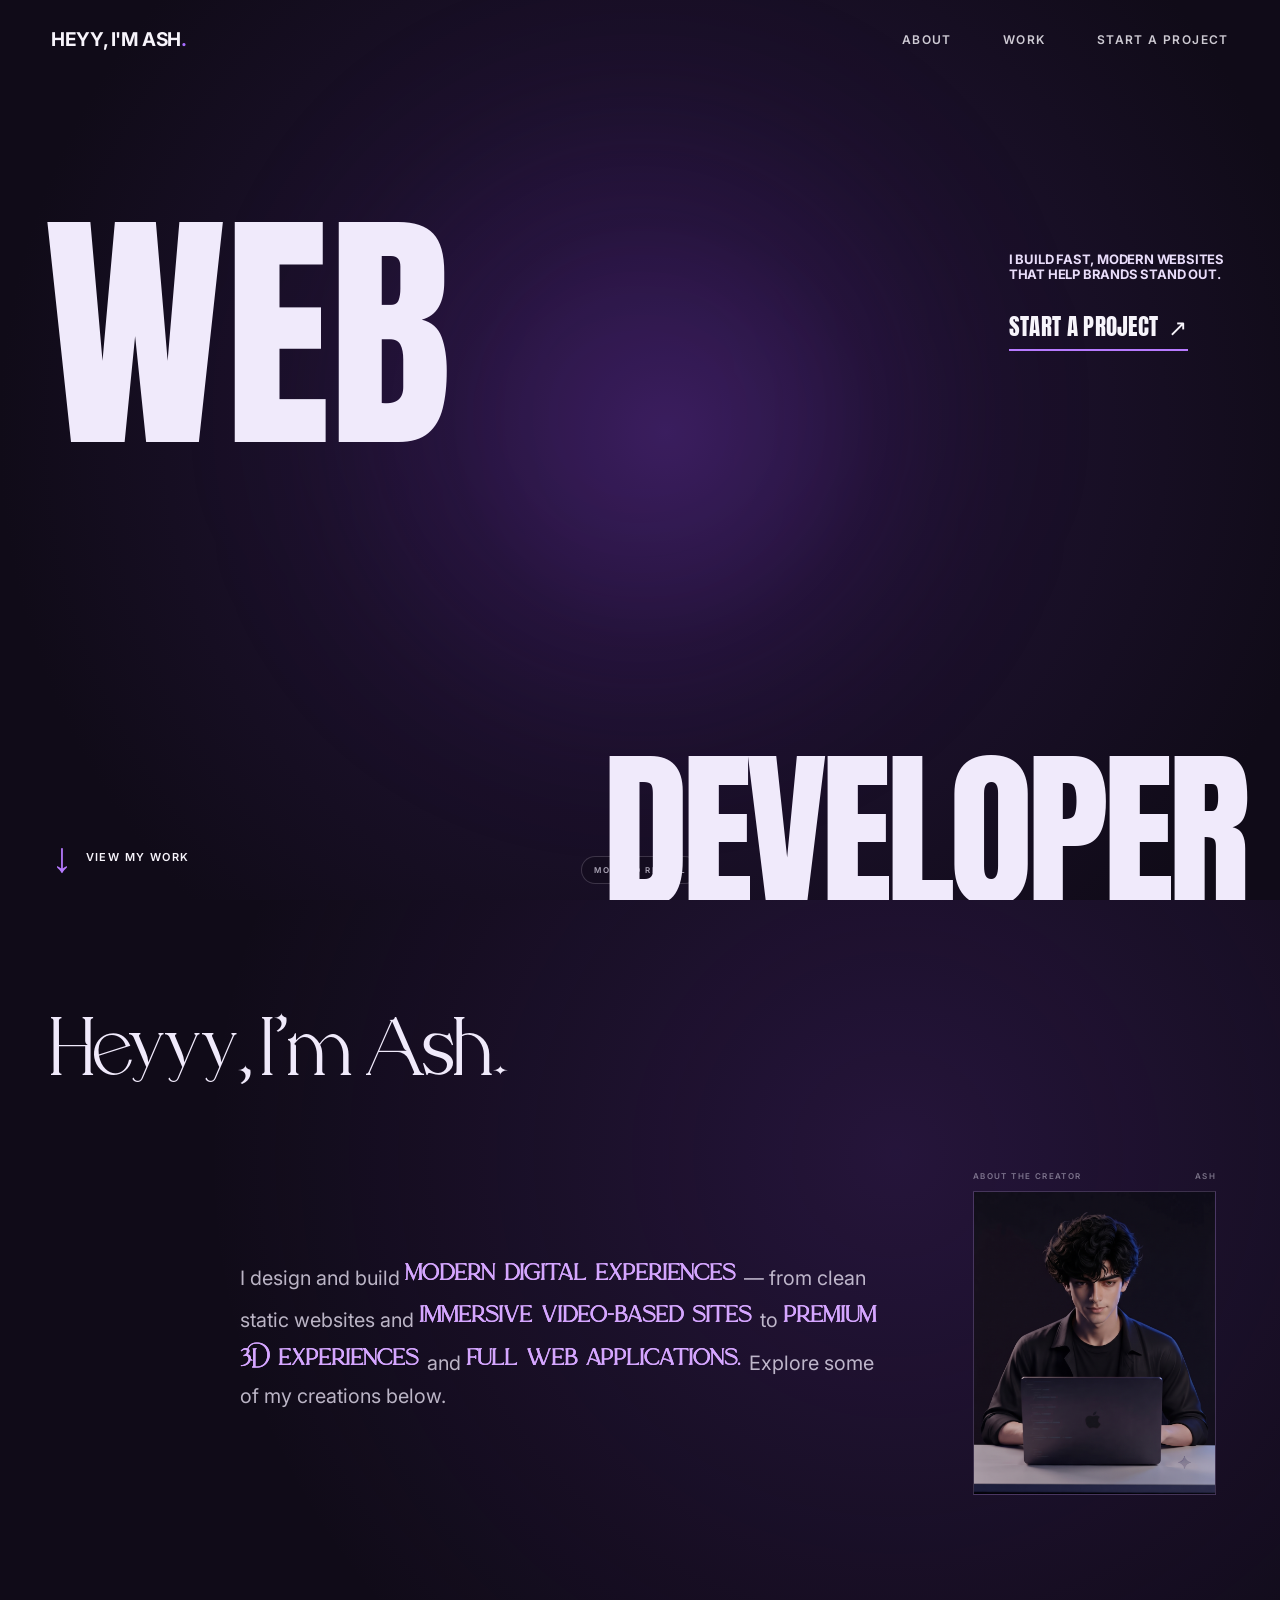
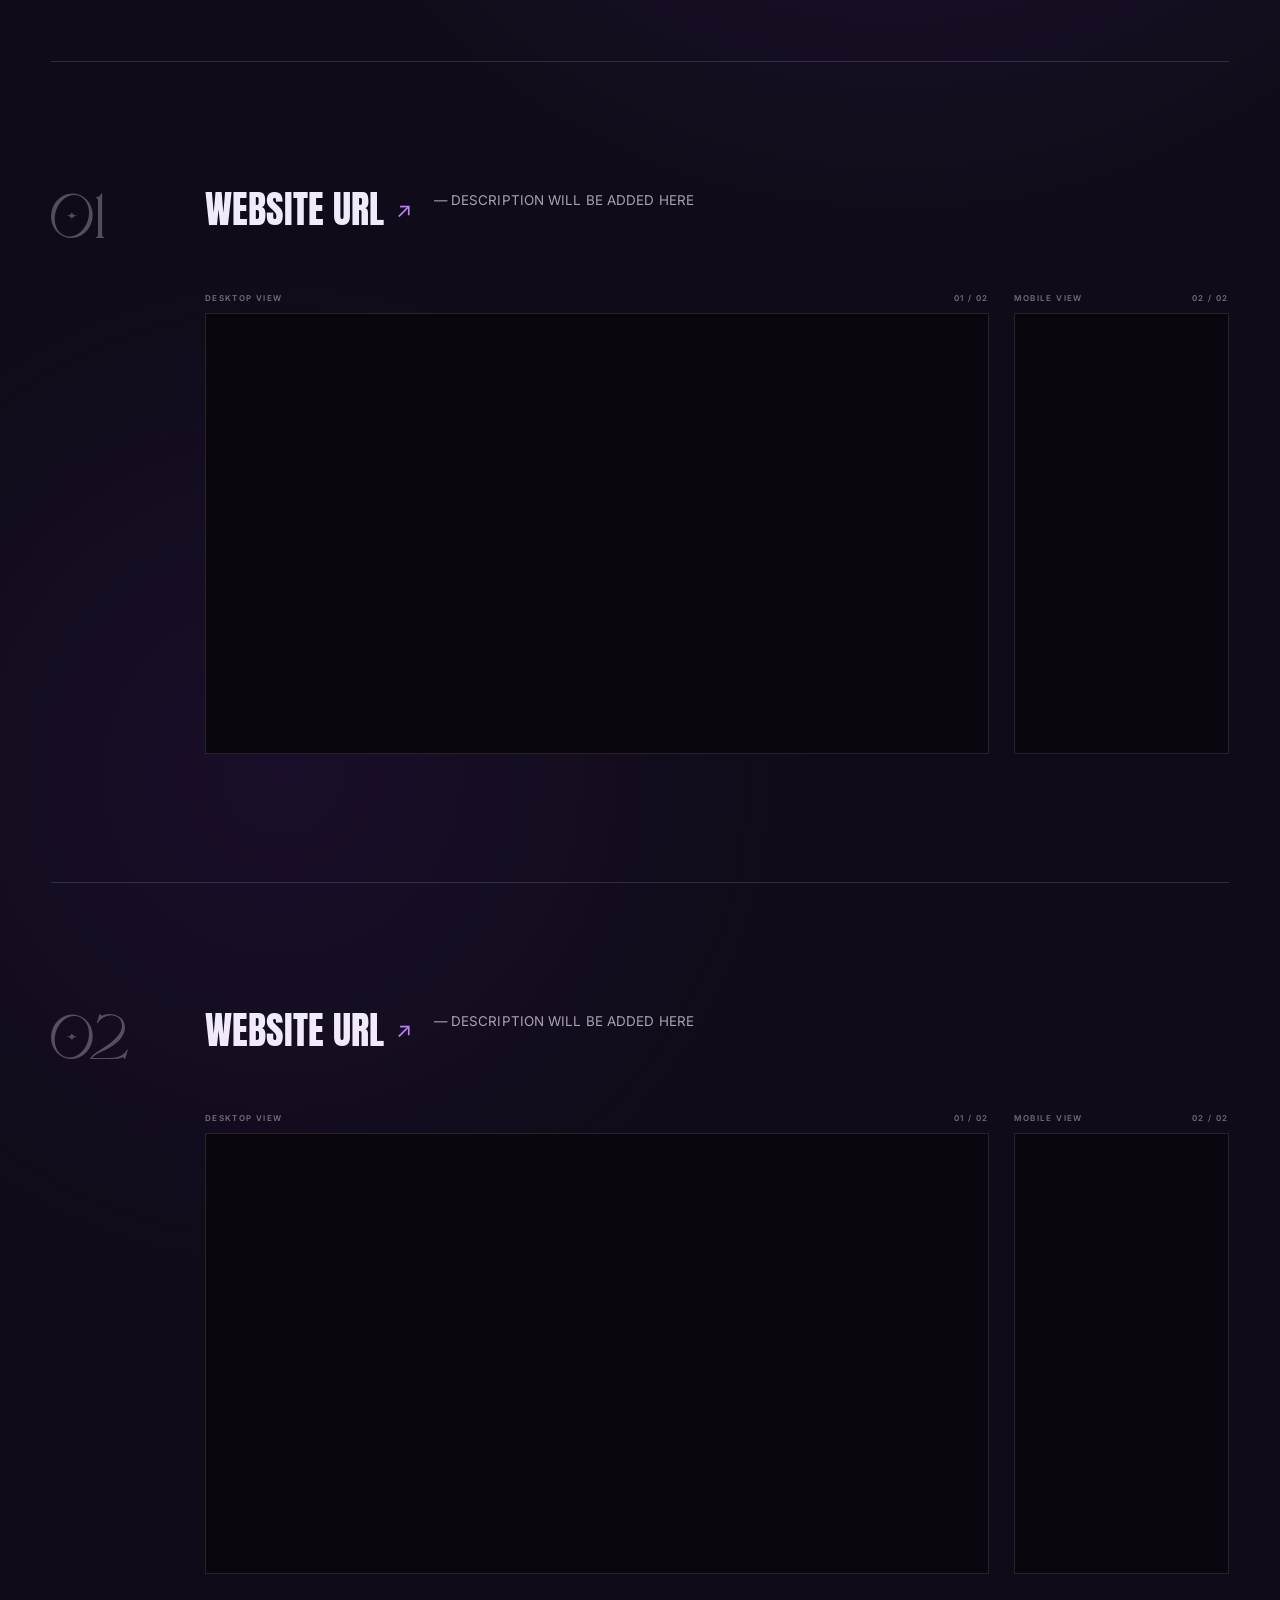
==== portfolio/index.html @ dfbff519 "Add files via upload" ====
<!DOCTYPE html>
<html lang="en">
<head>
    <meta charset="UTF-8">

    <meta
        name="viewport"
        content="width=device-width, initial-scale=1.0"
    >

    <meta
        name="description"
        content="Web Developer Portfolio - Modern websites and digital experiences."
    >

    <title>Web Developer | Portfolio</title>

    <!-- Fonts -->
    <link rel="preconnect" href="https://fonts.googleapis.com">
    <link rel="preconnect" href="https://fonts.gstatic.com" crossorigin>

    <link
        href="https://fonts.googleapis.com/css2?family=Anton&family=Inter:wght@400;500;600;700&display=swap"
        rel="stylesheet"
    >

    <link rel="stylesheet" href="style.css">
    <link rel="stylesheet" href="work.css">
</head>

<body>

   <body>

    <!-- GLOBAL FIXED NAVBAR -->
    <header class="navbar">

        <a href="#home" class="logo">
            HEYY, I'M ASH<span>.</span>
        </a>

        <nav class="desktop-nav" aria-label="Main navigation">
            <a href="#about">ABOUT</a>
            <a href="#work">WORK</a>
            <a href="#contact">START A PROJECT</a>
        </nav>

        <button
            class="menu-button"
            id="menuButton"
            aria-label="Open navigation menu"
            aria-expanded="false"
        >
            <span></span>
            <span></span>
        </button>

    </header>


    <main>

        <section class="hero" id="home">

            <!-- WEB etc starts here -->

            <!-- Giant background typography -->
           <!-- WEB stays behind character -->
<div class="hero-title" aria-hidden="true">
    <div class="web-word">WEB</div>
</div>

<!-- =========================================
     INTERACTIVE MASK CHARACTER
========================================== -->

<div
    class="character-wrapper reveal-character"
    id="revealCharacter"
>

    <div class="character-stack">

        <!-- NORMAL / UNMASKED CHARACTER -->
        <picture class="character-layer character-plain">
            <source
                media="(max-width: 700px)"
                srcset="images/phone-view.png"
            >

            <img
                src="laptop-view.png"
                alt="Ash"
                draggable="false"
            >
        </picture>


        <!-- MASKED CHARACTER -->
        <picture
            class="character-layer character-masked"
            id="maskedCharacter"
            aria-hidden="true"
        >
            <source
                media="(max-width: 700px)"
                srcset="images/phone-mask.png"
            >

            <img
                src="laptop-mask.png"
                alt=""
                draggable="false"
            >
        </picture>

    </div>


    <!-- Small interaction hint -->
    <div class="reveal-hint" id="revealHint">
        <span class="desktop-hint">
            MOVE TO REVEAL
        </span>

        <span class="touch-hint">
            TOUCH TO REVEAL
        </span>
    </div>

</div>
<!-- DEVELOPER stays IN FRONT of character -->
<div class="developer-word" aria-hidden="true">
    DEVELOPER
</div>


            
            <!-- Right description -->
            <div class="hero-description">
                <p>
                    I BUILD FAST, MODERN
                    WEBSITES THAT HELP
                    BRANDS STAND OUT.
                </p>

                <a href="#contact" class="project-link">
                    START A PROJECT
                    <span>↗</span>
                </a>
            </div>


            <!-- Bottom -->
            <div class="hero-bottom">

                <a href="#work" class="work-link">
                    <span class="arrow">↓</span>
                    VIEW MY WORK
                </a>

                
            </div>

        </section>


        <!-- Temporary anchors.
             Actual sections hum baad mein banayenge. -->

        <!-- =========================================
     WORK / MY CREATIONS
========================================== -->

<section class="work-section">

    <!-- INTRO -->
    <div class="work-intro" id="about">

        <h2 class="work-intro-title">
            Heyyy, I'm Ash.
        </h2>

        <div class="work-intro-grid">

            <div class="work-copy">

                <p>
                    I design and build
                    <span class="work-highlight">
                        modern digital experiences
                    </span>
                    — from clean static websites and
                    <span class="work-highlight">
                        immersive video-based sites
                    </span>
                    to
                    <span class="work-highlight">
                        premium 3D experiences
                    </span>
                    and
                    <span class="work-highlight">
                        full web applications.
                    </span>
                    Explore some of my creations below.
                </p>

            </div>


            <!-- YOUR PHOTO -->
            <div class="ash-photo-wrap">

                <div class="photo-topline">
                    <span>ABOUT THE CREATOR</span>
                    <span>ASH</span>
                </div>

                <div class="ash-photo">

                    <img
                        src="ash-profile.png"
                        alt="Ash"
                    >

                </div>

            </div>

        </div>

    </div>


    <!-- =====================================
         PROJECT 01
    ====================================== -->

    <article class="work-project" id="work">

        <div class="project-index">
            01
        </div>


        <div class="project-main">

            <div class="project-title-row">

                <a
                    href="#"
                    target="_blank"
                    rel="noopener noreferrer"
                    class="work-url"
                >
                    WEBSITE URL
                    <span>↗</span>
                </a>


                <p class="work-project-description">
                    — DESCRIPTION WILL BE ADDED HERE
                </p>

            </div>


            <!-- VIDEO ROW -->
            <div class="project-video-row">

                <!-- LAPTOP VIDEO -->
                <div class="project-video laptop-video">

                    <div class="video-meta">
                        <span>DESKTOP VIEW</span>
                        <span>01 / 02</span>
                    </div>

                    <div class="laptop-video-frame">

                        <video
                            autoplay
                            muted
                            loop
                            playsinline
                            preload="metadata"
                        >
                            <source
                                src="videos/project-1-laptop.mp4"
                                type="video/mp4"
                            >
                        </video>

                    </div>

                </div>


                <!-- PHONE VIDEO -->
                <div class="project-video mobile-video">

                    <div class="video-meta">
                        <span>MOBILE VIEW</span>
                        <span>02 / 02</span>
                    </div>

                    <div class="phone-video-frame">

                        <video
                            autoplay
                            muted
                            loop
                            playsinline
                            preload="metadata"
                        >
                            <source
                                src="videos/project-1-phone.mp4"
                                type="video/mp4"
                            >
                        </video>

                    </div>

                </div>

            </div>

        </div>

    </article>



    <!-- =====================================
         PROJECT 02
    ====================================== -->

    <article class="work-project">

        <div class="project-index">
            02
        </div>


        <div class="project-main">

            <div class="project-title-row">

                <a
                    href="#"
                    target="_blank"
                    rel="noopener noreferrer"
                    class="work-url"
                >
                    WEBSITE URL
                    <span>↗</span>
                </a>


                <p class="work-project-description">
                    — DESCRIPTION WILL BE ADDED HERE
                </p>

            </div>


            <!-- VIDEO ROW -->
            <div class="project-video-row">

                <!-- LAPTOP VIDEO -->
                <div class="project-video laptop-video">

                    <div class="video-meta">
                        <span>DESKTOP VIEW</span>
                        <span>01 / 02</span>
                    </div>

                    <div class="laptop-video-frame">

                        <video
                            autoplay
                            muted
                            loop
                            playsinline
                            preload="metadata"
                        >
                            <source
                                src="videos/project-2-laptop.mp4"
                                type="video/mp4"
                            >
                        </video>

                    </div>

                </div>


                <!-- PHONE VIDEO -->
                <div class="project-video mobile-video">

                    <div class="video-meta">
                        <span>MOBILE VIEW</span>
                        <span>02 / 02</span>
                    </div>

                    <div class="phone-video-frame">

                        <video
                            autoplay
                            muted
                            loop
                            playsinline
                            preload="metadata"
                        >
                            <source
                                src="videos/project-2-phone.mp4"
                                type="video/mp4"
                            >
                        </video>

                    </div>

                </div>

            </div>

        </div>

    </article>

</section>
        
        <div id="contact"></div>

    </main>


   <div class="mobile-menu" id="mobileMenu">

    <button
        class="menu-close"
        id="menuClose"
        aria-label="Close navigation menu"
    >
        <span></span>
        <span></span>
    </button>

    <nav>
        <a href="#about">ABOUT</a>
        <a href="#work">WORK</a>
        <a href="#contact">START PROJECT</a>
        <a href="#home">HOME</a>
    </nav>
</div>

    <script src="script.js"></script>
















</body>
</html>
---- portfolio/style.css ----
/* ========================================
   RESET
======================================== */

* {
    margin: 0;
    padding: 0;
    box-sizing: border-box;
}

html {
    scroll-behavior: smooth;
}

body {
    font-family: "Inter", sans-serif;
    background: #100b18;
    color: #f7f4fb;
    overflow-x: hidden;
}

a {
    color: inherit;
    text-decoration: none;
}

button {
    font: inherit;
}


/* ========================================
   HERO
======================================== */

.hero {
    position: relative;

    width: 100%;
    height: 100svh;
    min-height: 650px;

    overflow: hidden;
    isolation: isolate;

    background:
        radial-gradient(
            circle at 52% 48%,
            rgba(111, 53, 180, 0.35) 0%,
            rgba(73, 31, 122, 0.22) 26%,
            rgba(28, 17, 44, 0.7) 53%,
            #100b18 82%
        );
}

.hero::before {
    content: "";

    position: absolute;

    width: 550px;
    height: 550px;

    left: 50%;
    top: 46%;

    transform: translate(-50%, -50%);

    border-radius: 50%;

    background: rgba(116, 55, 190, 0.15);

    filter: blur(90px);

    pointer-events: none;

    z-index: -1;
}


/* ========================================
   NAVBAR
======================================== */

.navbar {
    position: fixed;

    z-index: 1000;

    top: 0;
    left: 0;

    width: 100%;

    display: flex;
    align-items: center;
    justify-content: space-between;

    padding: 28px 4vw;
}
.navbar {
    transition:
        background 0.3s ease,
        backdrop-filter 0.3s ease,
        padding 0.3s ease;
}

.navbar.scrolled {
    background: rgba(16, 11, 24, 0.78);

    backdrop-filter: blur(14px);
    -webkit-backdrop-filter: blur(14px);

    padding-top: 18px;
    padding-bottom: 18px;

    border-bottom: 1px solid rgba(255, 255, 255, 0.06);
}
.logo {
    font-weight: 700;
    font-size: 19px;
    letter-spacing: -0.4px;
}

.logo span {
    color: #a76cff;
}

.desktop-nav {
    display: flex;
    align-items: center;

    gap: clamp(28px, 4vw, 70px);
}

.desktop-nav a {
    position: relative;

    font-size: 12px;
    font-weight: 600;

    letter-spacing: 1.4px;

    opacity: 0.82;

    transition:
        opacity 0.25s ease,
        color 0.25s ease;
}

.desktop-nav a::after {
    content: "";

    position: absolute;

    left: 0;
    bottom: -7px;

    width: 0;
    height: 1px;

    background: #b47cff;

    transition: width 0.25s ease;
}

.desktop-nav a:hover {
    opacity: 1;
    color: #c49aff;
}

.desktop-nav a:hover::after {
    width: 100%;
}


/* ========================================
   MAIN TYPOGRAPHY
======================================== */

.hero-title {
    position: absolute;
    inset: 0;

    z-index: 1;

    font-family: "Anton", sans-serif;
    font-weight: 400;

    line-height: 0.78;
    letter-spacing: -0.035em;

    text-transform: uppercase;

    pointer-events: none;
}

.web-word {
    position: absolute;

    left: 3.4vw;
    top: 26%;

    font-size: clamp(130px, 20vw, 370px);

    color: #f0eafb;
}


/* ========================================
   INTERACTIVE MASK CHARACTER
======================================== */

.character-wrapper {
    position: absolute;

    z-index: 3;

    left: 50%;
    bottom: -2px;

    transform: translateX(-50%);

    height: 84%;

    display: flex;
    align-items: flex-end;
    justify-content: center;

    pointer-events: none;
}


/* Actual two-image stack */

.character-stack {
    position: relative;

    height: 100%;
    width: max-content;

    display: flex;
    align-items: flex-end;

    pointer-events: auto;

    user-select: none;
    -webkit-user-select: none;
}


/* Both layers */

.character-layer {
    display: block;

    height: 100%;
}


.character-layer img {
    display: block;

    width: auto;
    height: 100%;

    object-fit: contain;
    object-position: bottom center;

    user-select: none;
    -webkit-user-drag: none;

    filter:
        drop-shadow(0 20px 35px rgba(0, 0, 0, 0.20))
        drop-shadow(0 0 25px rgba(71, 81, 255, 0.07));
}


/* Plain image determines the stack size */

.character-plain {
    position: relative;

    z-index: 1;
}


/* Masked version sits exactly above */

.character-masked {
    position: absolute;

    z-index: 2;

    inset: 0;

    /*
       Default state:
       completely visible mask.

       JS updates these variables.
    */

    --spot-x: 50%;
    --spot-y: 40%;
    --spot-size: 0px;

    -webkit-mask-image:
        radial-gradient(
            circle var(--spot-size)
            at var(--spot-x) var(--spot-y),

            transparent 0%,
            transparent 52%,

            rgba(0, 0, 0, 0.18) 65%,
            rgba(0, 0, 0, 0.70) 82%,

            #000 100%
        );

    mask-image:
        radial-gradient(
            circle var(--spot-size)
            at var(--spot-x) var(--spot-y),

            transparent 0%,
            transparent 52%,

            rgba(0, 0, 0, 0.18) 65%,
            rgba(0, 0, 0, 0.70) 82%,

            #000 100%
        );

    -webkit-mask-repeat: no-repeat;
    mask-repeat: no-repeat;

    pointer-events: none;
}
.character-masked img {
    position: absolute;
    inset: 0;

    width: 100%;
    height: 100%;

    object-fit: contain;
    object-position: bottom center;
}

/* ========================================
   REVEAL HINT
======================================== */

.reveal-hint {
    position: absolute;

    z-index: 8;

    left: 50%;
    bottom: 18px;

    transform: translateX(-50%);

    padding: 8px 12px;

    border: 1px solid rgba(240, 234, 251, 0.18);

    border-radius: 999px;

    background: rgba(16, 11, 24, 0.38);

    backdrop-filter: blur(8px);
    -webkit-backdrop-filter: blur(8px);

    font-family: "Inter", sans-serif;

    font-size: 8px;
    font-weight: 600;

    letter-spacing: 1.5px;

    color: rgba(240, 234, 251, 0.68);

    white-space: nowrap;

    pointer-events: none;

    transition:
        opacity 0.5s ease,
        transform 0.5s ease;
}


.reveal-hint.hide {
    opacity: 0;

    transform:
        translateX(-50%)
        translateY(7px);
}


.touch-hint {
    display: none;
}

/* ========================================
   DEVELOPER FOREGROUND
======================================== */

.developer-word {
    position: absolute;

    z-index: 5;

    right: 2.8vw;
    bottom: 0;

    font-family: "Anton", sans-serif;
    font-weight: 400;

    font-size: clamp(100px, 13.5vw, 255px);

    line-height: 0.78;
    letter-spacing: -0.035em;

    color: #f0eafb;

    text-transform: uppercase;

    pointer-events: none;
}


/* ========================================
   HERO DESCRIPTION
======================================== */

.hero-description {
    position: absolute;

    z-index: 7;

    top: 28%;
    right: 4vw;

    width: 220px;
}

.hero-description p {
    color: #e9ddfa;

    font-size: 13px;
    font-weight: 700;

    line-height: 1.12;
    letter-spacing: -0.2px;
}

.project-link {
    display: inline-flex;
    align-items: center;

    gap: 10px;

    margin-top: 28px;
    padding-bottom: 5px;

    border-bottom: 2px solid #b77aff;

    font-family: "Anton", sans-serif;

    font-size: 23px;

    letter-spacing: 0.3px;

    transition:
        color 0.2s ease,
        gap 0.2s ease;
}

.project-link:hover {
    color: #bf8aff;
    gap: 15px;
}


/* ========================================
   HERO BOTTOM
======================================== */

.hero-bottom {
    position: absolute;

    z-index: 8;

    left: 4vw;
    right: 4vw;
    bottom: 28px;

    display: flex;
    align-items: flex-end;
    justify-content: space-between;
}

.work-link {
    display: flex;
    align-items: center;

    gap: 12px;

    font-size: 11px;
    font-weight: 600;

    letter-spacing: 1.4px;
}

.arrow {
    font-family: Arial, sans-serif;

    color: #b77aff;

    font-size: 42px;
    font-weight: 300;

    line-height: 0.7;
}


/* ========================================
   MOBILE MENU BUTTON
======================================== */

.menu-button {
    display: none;

    width: 42px;
    height: 42px;

    background: transparent;
    border: 0;

    cursor: pointer;
}

.menu-button span {
    position: absolute;

    left: 6px;

    width: 30px;
    height: 4px;

    background: #ffffff;

    border-radius: 20px;
}


/* ========================================
   MOBILE DRAWER
======================================== */

.mobile-menu {
    position: fixed;

    z-index: 1100;

    top: 0;
    right: 0;

    width: 74vw;
    max-width: 320px;
    height: 100svh;

    display: flex;
    align-items: flex-start;
    justify-content: center;

    padding: 105px 28px 50px;

    background: rgba(27, 14, 45, 0.98);

    backdrop-filter: blur(18px);
    -webkit-backdrop-filter: blur(18px);

    transform: translateX(105%);

    transition: transform 0.35s ease;
}

.mobile-menu.open {
    transform: translateX(0);
}

.mobile-menu nav {
    width: 100%;

    display: flex;
    flex-direction: column;

    align-items: flex-end;

    gap: 22px;

    text-align: right;
}

.mobile-menu a {
    font-family: "Anton", sans-serif;

    font-size: 38px;

    line-height: 1;

    color: #f0eafb;
}

.mobile-menu a:hover {
    color: #b77aff;
}


/* CLOSE BUTTON */

.menu-close {
    position: absolute;

    top: 22px;
    right: 22px;

    width: 42px;
    height: 42px;

    background: transparent;
    border: 0;

    cursor: pointer;

    z-index: 10;
}

.menu-close span {
    position: absolute;

    top: 19px;
    left: 5px;

    width: 32px;
    height: 4px;

    background: #ffffff;

    border-radius: 10px;
}

.menu-close span:first-child {
    transform: rotate(45deg);
}

.menu-close span:last-child {
    transform: rotate(-45deg);
}


/* ========================================
   TABLET
======================================== */

@media (max-width: 1000px) {

    .hero-description {
        top: 24%;
        right: 3vw;

        width: 180px;
    }

    .hero-description p {
        font-size: 11px;
    }

    .project-link {
        font-size: 19px;
    }

    .character-wrapper {
        height: 78%;
    }
}


/* ========================================
   MOBILE
======================================== */

@media (max-width: 700px) {

    .hero {
        min-height: 620px;

        background:
            radial-gradient(
                circle at 50% 47%,
                rgba(117, 56, 187, 0.42),
                rgba(41, 22, 65, 0.55) 42%,
                #100b18 76%
            );
    }


    /* NAV */

    .navbar {
        position: fixed;

        z-index: 1001;

        padding: 22px 20px;

        pointer-events: none;
    }

    .navbar .logo {
        font-size: 16px;

        pointer-events: auto;
    }

    .desktop-nav {
        display: none;
    }

    .menu-button {
        display: block;

        position: fixed;

        top: 20px;
        right: 20px;

        z-index: 1002;

        pointer-events: auto;
    }

    .menu-button span:first-child {
        top: 12px;
    }

    .menu-button span:last-child {
        top: 24px;
    }


    /* WEB */

    .web-word {
        left: 5vw;
        top: 18%;

        font-size: 37vw;

        line-height: 0.8;

        color: #f0eafb;
    }


    /* INTERACTIVE CHARACTER */

    .character-wrapper {
        left: 50%;
        bottom: -2px;

        height: 74%;

        transform: translateX(-50%);
    }

    .character-stack {
        touch-action: pan-y;
    }

    .desktop-hint {
        display: none;
    }

    .touch-hint {
        display: inline;
    }

    .reveal-hint {
        bottom: 25%;

        font-size: 7px;

        padding: 7px 10px;
    }


    /* DEVELOPER */

    .developer-word {
        left: 50%;
        right: auto;

        bottom: 11%;

        transform: translateX(-50%);

        width: 94vw;

        font-size: 20.5vw;

        line-height: 0.82;

        text-align: center;
        white-space: nowrap;

        color: #f0eafb;
    }


    /* START PROJECT */

    .hero-description {
        top: 39%;
        right: 18px;

        width: auto;
    }

    .hero-description p {
        display: none;
    }

    .project-link {
        margin-top: 0;

        padding-bottom: 5px;

        font-size: 14px;

        border-bottom: 1px solid #b77aff;
    }


    /* VIEW WORK */

    .hero-bottom {
        left: 18px;
        right: 18px;
        bottom: 20px;
    }

    .work-link {
        font-size: 9px;
    }

    .arrow {
        font-size: 30px;
    }

}


/* ========================================
   VERY SMALL MOBILE
======================================== */

@media (max-width: 420px) {

    .character-wrapper {
        height: 69%;
    }

    .developer-word {
        width: 96vw;

        font-size: 20vw;

        bottom: 11%;
    }

    .hero-description {
        top: 35%;
    }

}
---- portfolio/work.css ----
/* ========================================
   CUSTOM FONTS
======================================== */

@font-face {
    font-family: "Carlo";
    src: url("Carlo.otf") format("opentype");
    font-weight: 400;
    font-style: normal;
    font-display: swap;
}

@font-face {
    font-family: "Le Major";
    src: url("LeMajor-Regular.woff") format("woff");
    font-weight: 400;
    font-style: normal;
    font-display: swap;
}
/* =========================================================
   WORK / MY CREATIONS
========================================================= */

.work-section {
    position: relative;

    width: 100%;

    padding:
        clamp(100px, 9vw, 160px)
        4vw
        clamp(120px, 11vw, 190px);

    overflow: hidden;

    color: #f0eafb;

    background:
        radial-gradient(
            circle at 70% 10%,
            rgba(111, 53, 180, 0.22),
            transparent 28%
        ),
        radial-gradient(
            circle at 22% 58%,
            rgba(73, 31, 122, 0.18),
            transparent 30%
        ),
        #100b18;
}


/* =========================================================
   INTRO
========================================================= */

.work-intro {
    width: min(100%, 1500px);

    margin: 0 auto;

    padding-bottom: clamp(130px, 13vw, 210px);
}


.work-intro-title {
    font-family: "Carlo", serif;

    font-size: clamp(55px, 6.5vw, 110px);
    font-weight: 400;

    line-height: 0.95;

    letter-spacing: -0.035em;

    color: #f0eafb;
}


.work-intro-grid {
    width: min(1050px, 82%);

    margin-top: clamp(55px, 6vw, 95px);
    margin-left: auto;

    display: grid;

    grid-template-columns:
        minmax(0, 1fr)
        clamp(220px, 20vw, 300px);

    align-items: center;

    gap: clamp(50px, 7vw, 105px);
}


.work-copy {
    min-width: 0;
}


.work-copy p {
    max-width: 720px;

    font-family: "Inter", sans-serif;

    font-size: clamp(18px, 1.55vw, 24px);
    font-weight: 400;

    line-height: 1.68;

    color: rgba(240, 234, 251, 0.76);
}


.work-highlight {
    font-family: "Le Major", serif;

    font-size: 1.16em;
    font-weight: 600;

    line-height: inherit;

    color: #d5a6ff;

    text-shadow: 0 0 0.35px currentColor;
}

/* =========================================================
   ASH PHOTO
========================================================= */

.ash-photo-wrap {
    width: 100%;
}


.photo-topline {
    display: flex;
    justify-content: space-between;

    margin-bottom: 10px;

    font-family: "Inter", sans-serif;

    font-size: 8px;
    font-weight: 600;

    letter-spacing: 1.4px;

    color: rgba(240, 234, 251, 0.45);
}


.ash-photo {
    position: relative;

    width: 100%;

    aspect-ratio: 4 / 5;

    overflow: hidden;

    border: 1px solid rgba(240, 234, 251, 0.12);

    background:
        linear-gradient(
            145deg,
            rgba(166, 100, 255, 0.18),
            rgba(255, 255, 255, 0.025)
        );
}


.ash-photo img {
    display: block;

    width: 100%;
    height: 100%;

    object-fit: cover;
    object-position: center;
}


/* =========================================================
   PROJECT
========================================================= */

.work-project {
    width: min(100%, 1500px);

    margin: 0 auto;

    display: grid;

    grid-template-columns:
        clamp(65px, 7vw, 115px)
        minmax(0, 1fr);

    gap: clamp(35px, 5vw, 85px);

    padding:
        clamp(100px, 10vw, 160px)
        0;

    border-top: 1px solid rgba(240, 234, 251, 0.14);
}


.project-index {
    font-family: "Carlo", serif;

    font-size: clamp(48px, 5vw, 82px);

    line-height: 1;

    color: rgba(240, 234, 251, 0.30);
}


.project-main {
    min-width: 0;
}


/* URL + DESCRIPTION */

.project-title-row {
    display: grid;

    grid-template-columns:
        max-content
        minmax(280px, 620px);

    align-items: start;

    column-gap: 22px;

    margin-bottom: clamp(45px, 5vw, 70px);
}

.work-url {
    display: inline-flex;
    align-items: center;

    gap: 12px;

    font-family: "Anton", sans-serif;

    font-size: clamp(27px, 3vw, 46px);

    line-height: 1;

    text-transform: uppercase;

    color: #f0eafb;

    transition: color 0.2s ease;
}


.work-url span {
    font-family: "Inter", sans-serif;

    font-size: 0.55em;

    color: #be82ff;
}


.work-url:hover {
    color: #c692ff;
}



.work-project-description {
    max-width: 620px;

    font-family: "Inter", sans-serif;

    font-size: clamp(13px, 1.05vw, 16px);
    font-weight: 400;

    line-height: 1.55;

    letter-spacing: 0.1px;

    color: rgba(240, 234, 251, 0.68);
}

/* =========================================================
   VIDEO ROW — DESKTOP / LARGE LAPTOP
========================================================= */

.project-video-row {
    width: min(100%,1080px);

    display: grid;

    /*
       Laptop recording gets most of the width.
       Phone recording stays narrow.
    */

    grid-template-columns:
        minmax(0, 3.1fr)
        minmax(180px, 0.8fr);

    gap: clamp(20px, 2vw, 32px);

    align-items: stretch;
}


.project-video {
    min-width: 0;

    display: flex;
    flex-direction: column;
}


.video-meta {
    display: flex;
    justify-content: space-between;

    margin-bottom: 10px;

    font-family: "Inter", sans-serif;

    font-size: 8px;
    font-weight: 600;

    letter-spacing: 1.4px;

    color: rgba(240, 234, 251, 0.44);
}


/* DESKTOP RECORDING */

.laptop-video-frame {
    position: relative;

    width: 100%;

    aspect-ratio: 16 / 9;

    overflow: hidden;

    background: #09070d;

    border: 1px solid rgba(240, 234, 251, 0.12);
}


.laptop-video-frame video {
    display: block;

    width: 100%;
    height: 100%;

    object-fit: cover;
}


/* PHONE RECORDING */

.mobile-video {
    height: 100%;
}


.phone-video-frame {
    position: relative;

    flex: 1;

    min-height: 0;

    overflow: hidden;

    display: flex;
    align-items: center;
    justify-content: center;

    background: #09070d;

    border: 1px solid rgba(240, 234, 251, 0.12);
}


.phone-video-frame video {
    display: block;

    width: 100%;
    height: 100%;

    object-fit: contain;

    background: #09070d;
}


/* =========================================================
   LARGE DESKTOP / TV
   1600px+
========================================================= */

@media (min-width: 1600px) {

    .work-section {
        padding-left: 6vw;
        padding-right: 6vw;
    }


    .work-intro,
    .work-project {
        max-width: 1650px;
    }


    .work-intro-grid {
        max-width: 1180px;
    }


    .ash-photo {
        max-height: 390px;
    }


    .project-video-row {
        grid-template-columns:
            minmax(0, 3.3fr)
            minmax(210px, 0.8fr);

        gap: 36px;
    }

}


/* =========================================================
   NORMAL DESKTOP / LAPTOP
   1101px — 1599px
========================================================= */

@media (min-width: 1101px) and (max-width: 1599px) {

    .work-intro-grid {
        width: 84%;
    }


    .ash-photo-wrap {
        width: clamp(220px, 19vw, 285px);
    }


    .project-video-row {
        grid-template-columns:
            minmax(0, 3fr)
            minmax(170px, 0.82fr);
    }

}


/* =========================================================
   TABLET / SMALL LAPTOP
   701px — 1100px
========================================================= */

@media (min-width: 701px) and (max-width: 1100px) {

    .work-section {
        padding-left: 35px;
        padding-right: 35px;
    }


    .work-intro-grid {
        width: 94%;

        grid-template-columns:
            minmax(0, 1fr)
            clamp(180px, 23vw, 230px);

        gap: 35px;
    }


    .work-copy p {
        font-size: clamp(16px, 2vw, 20px);
    }


    .ash-photo {
        aspect-ratio: 4 / 5;
    }


    .work-project {
        grid-template-columns:
            60px
            minmax(0, 1fr);

        gap: 30px;
    }


    /*
       Tablet par bhi side-by-side.
       Phone preview slightly narrower.
    */

    .project-video-row {
        grid-template-columns:
            minmax(0, 2.65fr)
            minmax(135px, 0.75fr);

        gap: 18px;
    }


    .work-url {
        font-size: clamp(25px, 3.7vw, 38px);
    }

}


/* =========================================================
   MOBILE / PHONE
   <= 700px
========================================================= */

@media (max-width: 700px) {

    .work-section {
        padding:
            85px
            18px
            110px;
    }


    /* INTRO */

    .work-intro {
        padding-bottom: 110px;
    }


    .work-intro-title {
        font-size: clamp(52px, 17vw, 76px);

        line-height: 0.94;
    }


    .work-intro-grid {
        width: 100%;

        margin-top: 45px;

        display: flex;
        flex-direction: column;

        gap: 42px;
    }


    .work-copy p {
        width: 100%;

        font-size: 16px;

        line-height: 1.65;
    }


    .work-highlight {
        font-size: 1.13em;
    }


    /*
       Portrait intentionally isn't full-width.
       It remains an editorial supporting image.
    */

    .ash-photo-wrap {
        width: min(68vw, 260px);

        align-self: flex-end;
    }


    .ash-photo {
        aspect-ratio: 4 / 5;
    }


    /* PROJECT */

    .work-project {
        display: block;

        padding: 90px 0;
    }


    .project-index {
        margin-bottom: 32px;

        font-size: 44px;
    }


    .project-title-row {
        display: block;

        margin-bottom: 38px;
    }


    .work-url {
        font-size: clamp(27px, 9vw, 40px);
    }

.work-project-description {
    max-width: 100%;

    margin-top: 14px;

    font-size: 13px;

    line-height: 1.55;
}

    /*
       IMPORTANT:
       On phones the two videos stack.
       Keeping them side-by-side on 320–430px
       screens would make the website unreadable.
    */

    .project-video-row {
        display: flex;
        flex-direction: column;

        gap: 42px;
    }


    /* 16:9 mobile width laptop recording */

    .laptop-video-frame {
        width: 100%;

        aspect-ratio: 16 / 9;
    }


    /*
       Actual phone recording retains a
       portrait container and doesn't fill
       the entire screen width.
    */

    .mobile-video {
        width: min(58vw, 220px);

        align-self: center;
    }


    .phone-video-frame {
        width: 100%;

        aspect-ratio: 9 / 16;
    }

}


/* =========================================================
   SMALL MOBILE
   <= 420px
========================================================= */

@media (max-width: 420px) {

    .work-section {
        padding-left: 15px;
        padding-right: 15px;
    }


    .work-intro-title {
        font-size: clamp(48px, 16vw, 65px);
    }


    .work-copy p {
        font-size: 15px;
    }


    .ash-photo-wrap {
        width: min(72vw, 235px);
    }


    .work-project {
        padding: 80px 0;
    }


    .mobile-video {
        width: min(62vw, 205px);
    }

}


/* =========================================================
   VERY NARROW PHONE
   <= 340px
========================================================= */

@media (max-width: 340px) {

    .work-section {
        padding-left: 12px;
        padding-right: 12px;
    }


    .work-intro-title {
        font-size: 46px;
    }


    .work-copy p {
        font-size: 14px;
    }


    .ash-photo-wrap {
        width: 75vw;
    }


    .work-url {
        font-size: 26px;
    }


    .mobile-video {
        width: 65vw;
    }

}
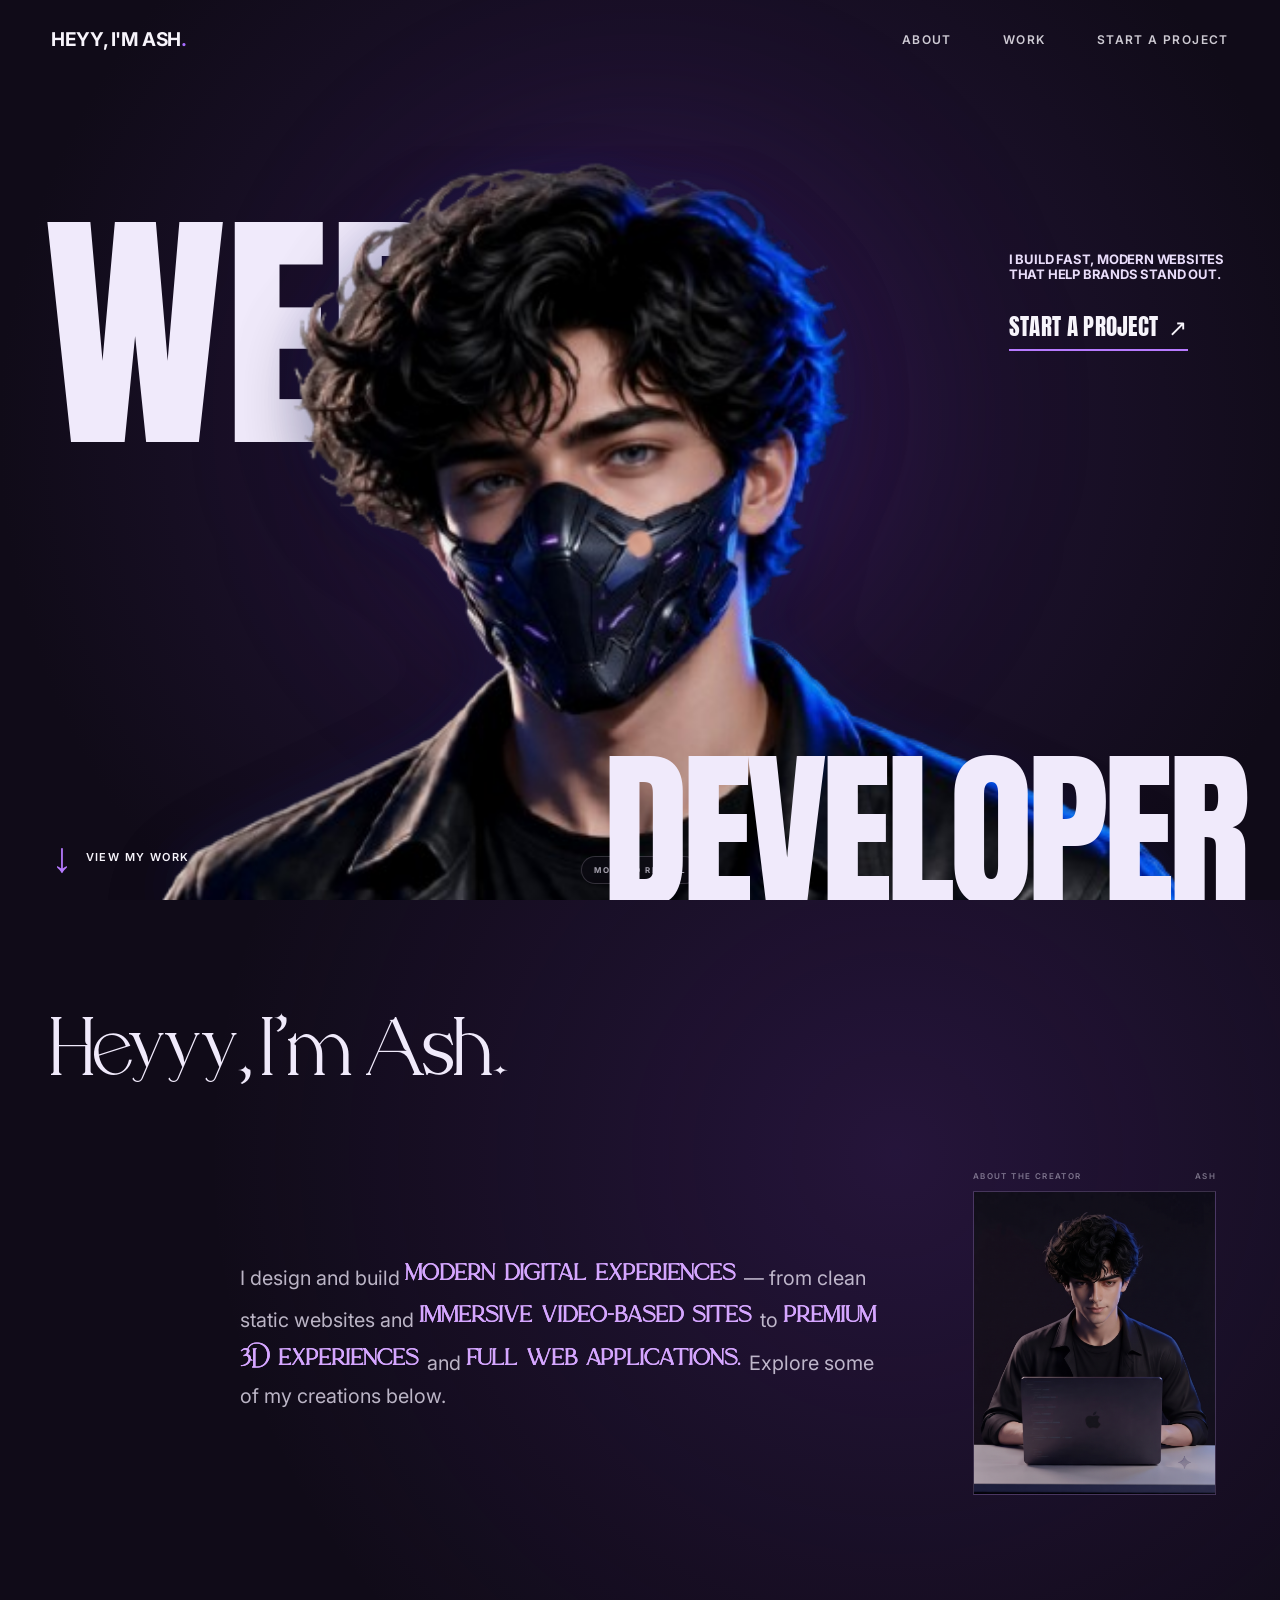
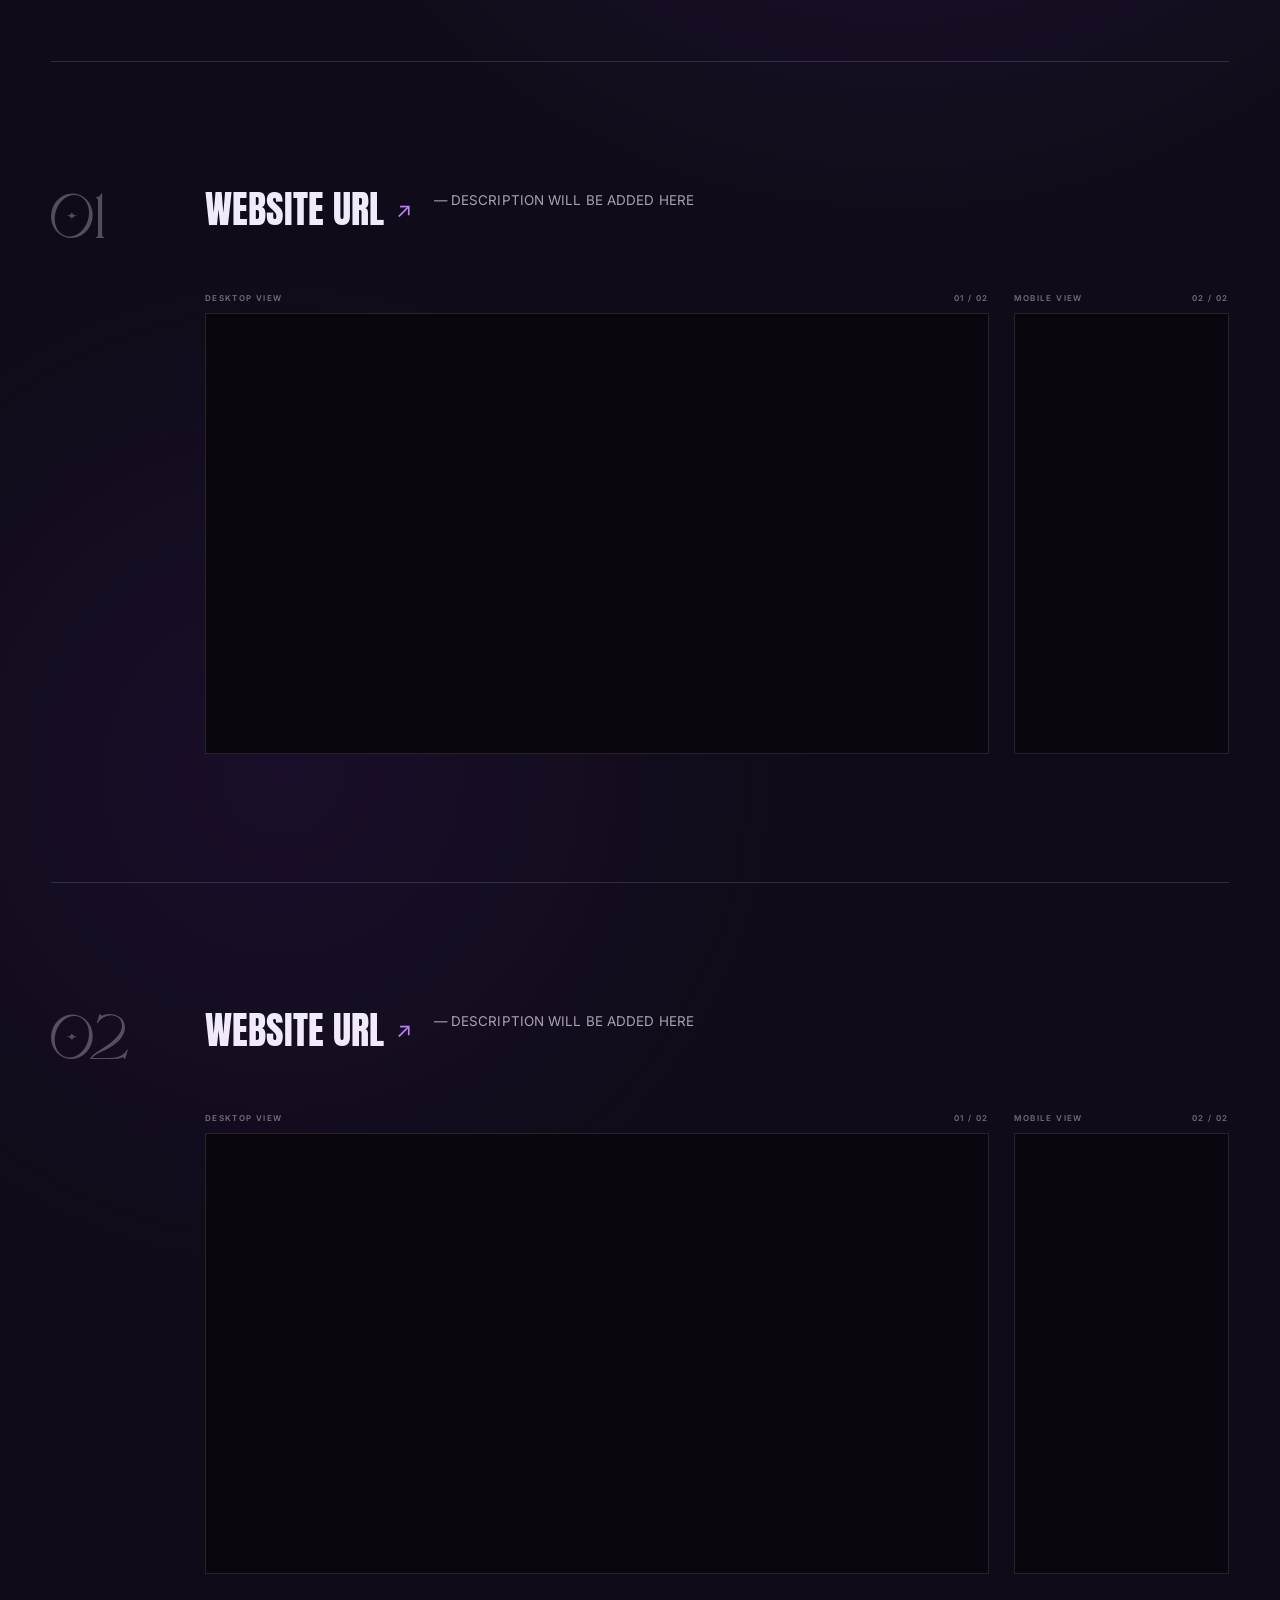
==== commit 3a81492e: "Add files via upload" ====
--- a/portfolio/index.html
+++ b/portfolio/index.html
@@ -28,7 +28,7 @@
     <link rel="stylesheet" href="work.css">
 </head>
 
-<body>
+
 
    <body>
 
@@ -85,7 +85,7 @@
         <picture class="character-layer character-plain">
             <source
                 media="(max-width: 700px)"
-                srcset="images/phone-view.png"
+                srcset="phone-view.png"
             >
 
             <img
@@ -104,7 +104,7 @@
         >
             <source
                 media="(max-width: 700px)"
-                srcset="images/phone-mask.png"
+                srcset="phone-mask.png"
             >
 
             <img
@@ -116,18 +116,28 @@
 
     </div>
 
-
-    <!-- Small interaction hint -->
-    <div class="reveal-hint" id="revealHint">
+            <!-- MASK INTERACTION HINT -->
+
+<div class="reveal-hint" id="revealHint">
+
+    <span class="hint-orb" aria-hidden="true">
+        <span></span>
+    </span>
+
+    <span class="hint-copy">
+
         <span class="desktop-hint">
-            MOVE TO REVEAL
+            <strong>MOVE TO REVEAL</strong>
+            
         </span>
 
         <span class="touch-hint">
-            TOUCH TO REVEAL
+            <strong>TOUCH TO REVEAL</strong>
         </span>
-    </div>
-
+
+    </span>
+
+</div>
 </div>
 <!-- DEVELOPER stays IN FRONT of character -->
 <div class="developer-word" aria-hidden="true">
